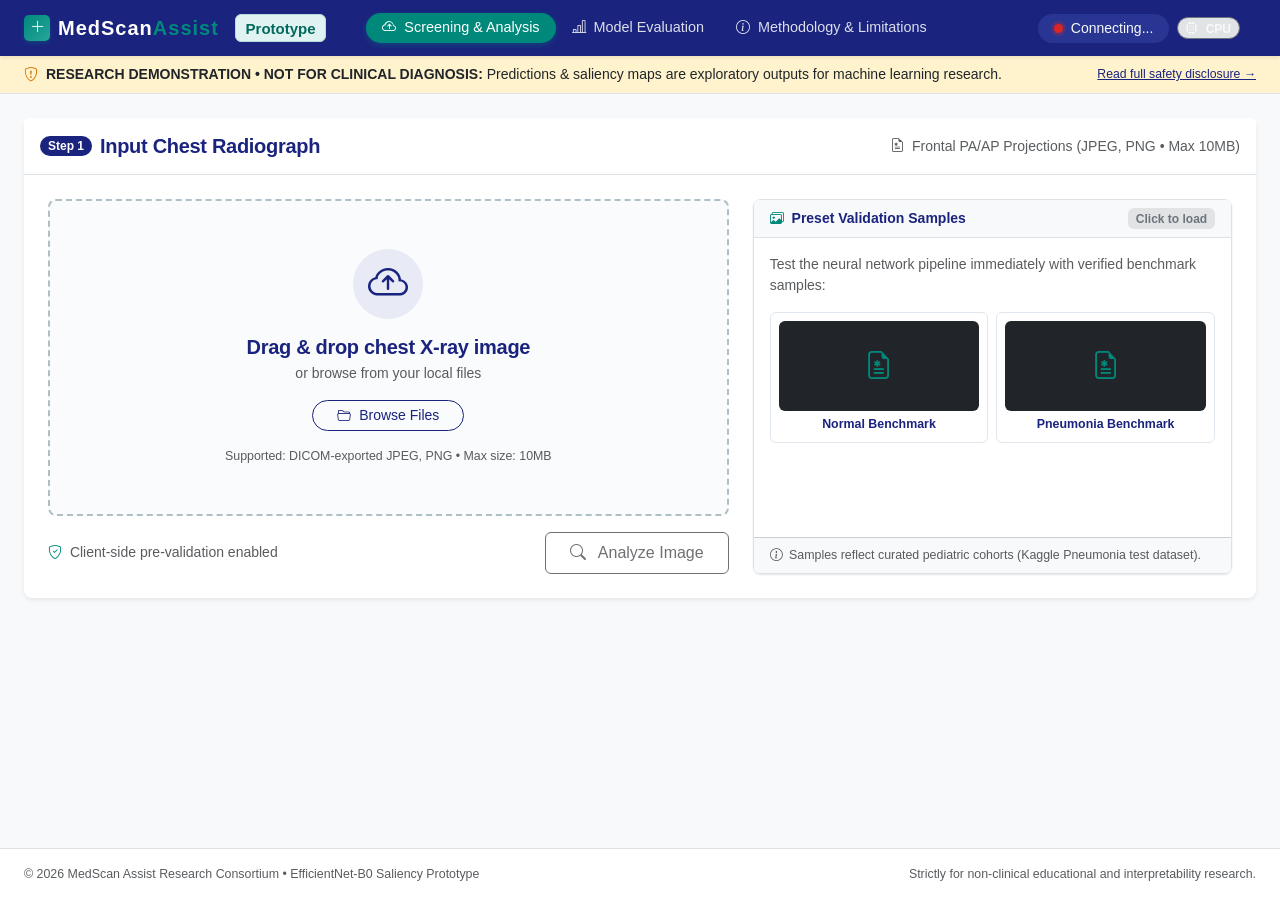
==== templates/dashboard.html @ f7757f15 "Add MedScan Assist application source" ====
<!DOCTYPE html>
<html lang="en">
<head>
    <meta charset="UTF-8">
    <meta name="viewport" content="width=device-width, initial-scale=1.0">
    <title>Dashboard | MedScan Assist</title>
    <!-- Bootstrap 5 CSS -->
    <link href="https://cdn.jsdelivr.net/npm/bootstrap@5.3.2/dist/css/bootstrap.min.css" rel="stylesheet">
    <!-- Bootstrap Icons -->
    <link href="https://cdn.jsdelivr.net/npm/bootstrap-icons@1.11.3/font/bootstrap-icons.min.css" rel="stylesheet">
    <!-- Chart.js CDN -->
    <script src="https://cdn.jsdelivr.net/npm/chart.js@4.4.1/dist/chart.umd.min.js"></script>
    <!-- Custom CSS -->
    <link rel="stylesheet" href="/static/css/style.css">
</head>
<body class="dashboard-body bg-light">
    <!-- Top Navigation Bar -->
    <nav class="navbar navbar-expand-lg navbar-dark bg-navy sticky-top shadow-sm">
        <div class="container-fluid px-lg-4">
            <a class="navbar-brand d-flex align-items-center gap-2" href="/">
                <span class="med-cross-icon sm">
                    <i class="bi bi-plus-lg"></i>
                </span>
                <span class="fw-bold tracking-wide">MedScan<span class="text-teal">Assist</span></span>
                <span class="badge bg-teal-subtle text-teal-dark border border-teal-subtle ms-2 d-none d-sm-inline-block small">Prototype</span>
            </a>

            <!-- Status Badges in Navbar -->
            <div class="d-flex align-items-center gap-2 ms-auto me-3 order-lg-last">
                <div class="status-indicator-pill d-flex align-items-center gap-2 bg-navy-light px-3 py-1 rounded-pill" title="Backend Model Status">
                    <span id="modelStatusDot" class="status-dot status-loading"></span>
                    <span id="modelStatusText" class="small text-light fw-medium">Connecting...</span>
                </div>
                <div id="deviceBadge" class="badge bg-secondary-subtle text-light border border-secondary px-2 py-1 rounded-pill small">
                    <i class="bi bi-cpu me-1"></i> <span id="deviceText">CPU</span>
                </div>
            </div>

            <button class="navbar-toggler" type="button" data-bs-toggle="collapse" data-bs-target="#dashboardNavbar" aria-controls="dashboardNavbar" aria-expanded="false" aria-label="Toggle navigation">
                <span class="navbar-toggler-icon"></span>
            </button>

            <div class="collapse navbar-collapse" id="dashboardNavbar">
                <ul class="nav nav-pills ms-lg-4 my-2 my-lg-0" id="mainTab" role="tablist">
                    <li class="nav-item" role="presentation">
                        <button class="nav-link active px-3 py-1" id="upload-tab" data-bs-toggle="tab" data-bs-target="#upload-pane" type="button" role="tab" aria-controls="upload-pane" aria-selected="true">
                            <i class="bi bi-cloud-arrow-up me-1"></i> Screening & Analysis
                        </button>
                    </li>
                    <li class="nav-item" role="presentation">
                        <button class="nav-link px-3 py-1" id="evaluation-tab" data-bs-toggle="tab" data-bs-target="#evaluation-pane" type="button" role="tab" aria-controls="evaluation-pane" aria-selected="false">
                            <i class="bi bi-bar-chart-line me-1"></i> Model Evaluation
                        </button>
                    </li>
                    <li class="nav-item" role="presentation">
                        <button class="nav-link px-3 py-1" id="about-tab" data-bs-toggle="tab" data-bs-target="#about-pane" type="button" role="tab" aria-controls="about-pane" aria-selected="false">
                            <i class="bi bi-info-circle me-1"></i> Methodology & Limitations
                        </button>
                    </li>
                </ul>
            </div>
        </div>
    </nav>

    <!-- Global Medical Research Notice Banner -->
    <aside class="disclaimer-banner border-bottom py-2 bg-warning-subtle text-dark small" aria-label="Medical Disclaimer">
        <div class="container-fluid px-lg-4 d-flex align-items-center justify-content-between flex-wrap gap-2">
            <div class="d-flex align-items-center gap-2">
                <i class="bi bi-shield-exclamation text-warning-dark flex-shrink-0"></i>
                <span><strong>RESEARCH DEMONSTRATION &bull; NOT FOR CLINICAL DIAGNOSIS:</strong> Predictions & saliency maps are exploratory outputs for machine learning research.</span>
            </div>
            <a href="#about-pane" class="text-decoration-underline text-navy fw-medium small" onclick="document.getElementById('about-tab').click();">Read full safety disclosure &rarr;</a>
        </div>
    </aside>

    <!-- Main Container Content with Tabs -->
    <main class="container-fluid px-lg-4 py-4">
        <!-- Toast Alerts Container -->
        <div class="toast-container position-fixed bottom-0 end-0 p-3" style="z-index: 1080;">
            <div id="liveToast" class="toast align-items-center border-0 shadow-lg" role="alert" aria-live="assertive" aria-atomic="true">
                <div class="d-flex">
                    <div class="toast-body d-flex align-items-center gap-2">
                        <i id="toastIcon" class="bi bi-info-circle fs-5"></i>
                        <span id="toastMessage">Notification message</span>
                    </div>
                    <button type="button" class="btn-close me-2 m-auto" data-bs-dismiss="toast" aria-label="Close"></button>
                </div>
            </div>
        </div>

        <div class="tab-content" id="mainTabContent">
            <!-- ========================================================================= -->
            <!-- TAB 1: SCREENING & ANALYSIS (SECTIONS A & B) -->
            <!-- ========================================================================= -->
            <div class="tab-pane fade show active" id="upload-pane" role="tabpanel" aria-labelledby="upload-tab">
                <!-- Section A: Upload & Image Selection Area -->
                <section class="card shadow-sm border-0 mb-4" id="uploadSection">
                    <div class="card-header bg-white border-bottom py-3 d-flex justify-content-between align-items-center flex-wrap gap-2">
                        <div class="d-flex align-items-center gap-2">
                            <span class="badge bg-navy text-white rounded-pill px-2 py-1">Step 1</span>
                            <h5 class="m-0 fw-bold text-navy">Input Chest Radiograph</h5>
                        </div>
                        <span class="text-muted small">
                            <i class="bi bi-file-earmark-medical me-1"></i> Frontal PA/AP Projections (JPEG, PNG &bull; Max 10MB)
                        </span>
                    </div>

                    <div class="card-body p-4">
                        <div class="row g-4">
                            <!-- Left: Upload Zone / Preview -->
                            <div class="col-lg-7">
                                <!-- Drag & Drop Dropzone -->
                                <div id="dropzone" class="dropzone-box text-center p-4 rounded-3 d-flex flex-column align-items-center justify-content-center">
                                    <input type="file" id="fileInput" class="d-none" accept="image/png, image/jpeg, image/jpg">
                                    
                                    <!-- Idle Dropzone Content -->
                                    <div id="dropzoneIdle" class="py-4">
                                        <div class="upload-icon-circle mx-auto mb-3">
                                            <i class="bi bi-cloud-arrow-up text-navy fs-1"></i>
                                        </div>
                                        <h5 class="fw-bold text-navy mb-1">Drag &amp; drop chest X-ray image</h5>
                                        <p class="text-muted small mb-3">or browse from your local files</p>
                                        <button type="button" class="btn btn-outline-navy btn-sm px-4 rounded-pill" id="browseBtn">
                                            <i class="bi bi-folder2-open me-1"></i> Browse Files
                                        </button>
                                        <div class="mt-3 text-muted x-small">
                                            Supported: DICOM-exported JPEG, PNG &bull; Max size: 10MB
                                        </div>
                                    </div>

                                    <!-- Selected Image Preview State -->
                                    <div id="dropzonePreview" class="d-none w-100">
                                        <div class="preview-wrapper position-relative mx-auto mb-3 text-center">
                                            <img id="previewImage" src="" alt="Selected Radiograph Preview" class="img-fluid rounded-2 shadow-sm preview-thumbnail">
                                        </div>
                                        <div class="preview-metadata bg-white p-3 rounded-2 border text-start mb-3 mx-auto" style="max-width: 480px;">
                                            <div class="d-flex justify-content-between align-items-center mb-1">
                                                <strong class="text-navy text-truncate d-inline-block" id="previewFileName" style="max-width: 320px;">image.jpeg</strong>
                                                <span class="badge bg-light text-dark border" id="previewFileSize">-- KB</span>
                                            </div>
                                            <div class="d-flex justify-content-between text-muted small">
                                                <span>Resolution: <strong id="previewDimensions" class="text-dark">-- &times; --</strong></span>
                                                <span>Format: <strong id="previewFileType" class="text-dark">--</strong></span>
                                            </div>
                                        </div>
                                        <div class="d-flex justify-content-center gap-2">
                                            <button type="button" class="btn btn-sm btn-outline-secondary" id="replaceImageBtn">
                                                <i class="bi bi-arrow-repeat me-1"></i> Replace Image
                                            </button>
                                            <button type="button" class="btn btn-sm btn-outline-danger" id="removeImageBtn">
                                                <i class="bi bi-trash me-1"></i> Clear
                                            </button>
                                        </div>
                                    </div>
                                </div>

                                <!-- Action Buttons & Spinner Overlay -->
                                <div class="mt-3 d-flex flex-wrap align-items-center justify-content-between gap-3">
                                    <div class="small text-muted">
                                        <i class="bi bi-shield-check text-teal me-1"></i> Client-side pre-validation enabled
                                    </div>
                                    <div class="d-flex gap-2">
                                        <button type="button" id="analyzeBtn" class="btn btn-primary-navy px-4 py-2" disabled>
                                            <i class="bi bi-search me-2"></i> Analyze Image
                                        </button>
                                    </div>
                                </div>
                            </div>

                            <!-- Right: Sample Image Selector -->
                            <div class="col-lg-5">
                                <div class="card bg-white border h-100">
                                    <div class="card-header bg-light py-2 px-3 border-bottom d-flex justify-content-between align-items-center">
                                        <span class="fw-semibold text-navy small">
                                            <i class="bi bi-images me-1 text-teal"></i> Preset Validation Samples
                                        </span>
                                        <span class="badge bg-secondary-subtle text-secondary small">Click to load</span>
                                    </div>
                                    <div class="card-body p-3">
                                        <p class="text-muted small mb-3">
                                            Test the neural network pipeline immediately with verified benchmark samples:
                                        </p>
                                        <div id="sampleImagesContainer" class="row g-2">
                                            <!-- Dynamically populated or fallback samples -->
                                            <div class="col-12 text-center text-muted py-3 small">
                                                <div class="spinner-border spinner-border-sm text-teal mb-2" role="status"></div>
                                                <div>Loading sample radiographs...</div>
                                            </div>
                                        </div>
                                    </div>
                                    <div class="card-footer bg-light py-2 text-muted x-small">
                                        <i class="bi bi-info-circle me-1"></i> Samples reflect curated pediatric cohorts (Kaggle Pneumonia test dataset).
                                    </div>
                                </div>
                            </div>
                        </div>
                    </div>

                    <!-- Processing Overlay -->
                    <div id="processingOverlay" class="processing-overlay d-none">
                        <div class="processing-content text-center p-4 bg-white rounded-3 shadow-lg">
                            <div class="spinner-border text-teal mb-3" style="width: 3.5rem; height: 3.5rem;" role="status">
                                <span class="visually-hidden">Analyzing image...</span>
                            </div>
                            <h5 class="fw-bold text-navy mb-1">Evaluating Chest Radiograph</h5>
                            <p class="text-muted small mb-2">Executing EfficientNet inference &amp; generating Grad-CAM activation map...</p>
                            <div class="progress" style="height: 6px;">
                                <div class="progress-bar progress-bar-striped progress-bar-animated bg-teal w-100"></div>
                            </div>
                        </div>
                    </div>
                </section>

                <!-- ========================================================================= -->
                <!-- Section B: Results Area (Hidden until analysis complete) -->
                <!-- ========================================================================= -->
                <section class="card shadow-sm border-0 d-none" id="resultsSection">
                    <div class="card-header bg-white border-bottom py-3 d-flex justify-content-between align-items-center flex-wrap gap-2">
                        <div class="d-flex align-items-center gap-2">
                            <span class="badge bg-teal text-white rounded-pill px-2 py-1">Step 2</span>
                            <h5 class="m-0 fw-bold text-navy">Analysis &amp; Saliency Results</h5>
                        </div>
                        <div class="d-flex align-items-center gap-2">
                            <button type="button" class="btn btn-outline-secondary btn-sm" id="resetAnalysisBtn">
                                <i class="bi bi-plus-circle me-1"></i> Analyze New Image
                            </button>
                            <button type="button" class="btn btn-primary-navy btn-sm" id="downloadReportBtn">
                                <i class="bi bi-file-earmark-arrow-down me-1"></i> Download Report
                            </button>
                        </div>
                    </div>

                    <div class="card-body p-4">
                        <div class="row g-4">
                            <!-- LEFT COLUMN: Prediction & Probability Breakdown -->
                            <div class="col-lg-5">
                                <!-- Prediction Header Card (Neutral Colors, NO green/red bias) -->
                                <div class="card border-0 bg-light p-3 rounded-3 mb-3 shadow-sm">
                                    <div class="d-flex justify-content-between align-items-center mb-2">
                                        <span class="text-muted text-uppercase fw-bold x-small tracking-wider">Model Classification</span>
                                        <span class="badge bg-navy text-white px-2 py-1 small" id="resultTimestamp">Just now</span>
                                    </div>
                                    <div class="d-flex align-items-baseline gap-2 mb-2">
                                        <h2 class="display-6 fw-bold text-navy mb-0" id="predictedClass">--</h2>
                                        <span class="fs-5 text-secondary fw-semibold" id="predictedConfidence">--%</span>
                                    </div>
                                    <div class="progress mb-2" style="height: 10px;">
                                        <div id="confidenceProgressBar" class="progress-bar bg-navy" role="progressbar" style="width: 0%"></div>
                                    </div>
                                    <div class="small text-muted d-flex justify-content-between">
                                        <span>Softmax Confidence Score</span>
                                        <span id="confidenceLabel" class="fw-semibold text-navy">--</span>
                                    </div>
                                </div>

                                <!-- Human Review Warning Alert (Yellow/Amber) -->
                                <div id="humanReviewWarning" class="alert alert-warning border-warning d-none py-2 px-3 mb-3 d-flex align-items-start gap-2" role="alert">
                                    <i class="bi bi-exclamation-triangle-fill text-warning-dark fs-5 flex-shrink-0"></i>
                                    <div class="small text-dark">
                                        <strong>Needs Human Review:</strong> Model confidence falls in the uncertainty threshold (&lt;85%) or quality metrics indicated low dynamic range. Secondary review by a clinician is strongly advised.
                                    </div>
                                </div>

                                <!-- Class Probability Distribution Bars -->
                                <div class="card border bg-white p-3 rounded-3 mb-3">
                                    <h6 class="fw-bold text-navy mb-3 small text-uppercase">Probability Breakdown</h6>
                                    
                                    <!-- Normal Probability -->
                                    <div class="mb-3">
                                        <div class="d-flex justify-content-between small mb-1">
                                            <span class="fw-semibold text-secondary">
                                                <i class="bi bi-circle-fill text-teal me-1 small"></i> Normal (Unremarkable)
                                            </span>
                                            <span class="fw-bold text-dark" id="probNormalVal">--%</span>
                                        </div>
                                        <div class="progress" style="height: 8px;">
                                            <div id="probNormalBar" class="progress-bar bg-teal" role="progressbar" style="width: 0%"></div>
                                        </div>
                                    </div>

                                    <!-- Pneumonia Probability -->
                                    <div>
                                        <div class="d-flex justify-content-between small mb-1">
                                            <span class="fw-semibold text-secondary">
                                                <i class="bi bi-circle-fill text-navy me-1 small"></i> Pneumonia (Infiltrate / Opacity)
                                            </span>
                                            <span class="fw-bold text-dark" id="probPneumoniaVal">--%</span>
                                        </div>
                                        <div class="progress" style="height: 8px;">
                                            <div id="probPneumoniaBar" class="progress-bar bg-navy" role="progressbar" style="width: 0%"></div>
                                        </div>
                                    </div>
                                </div>

                                <!-- Collapsible Quality Checks Summary -->
                                <div class="accordion" id="qualityAccordion">
                                    <div class="accordion-item border rounded-3 overflow-hidden">
                                        <h2 class="accordion-header" id="headingQuality">
                                            <button class="accordion-button collapsed py-2 px-3 bg-light text-navy fw-semibold small" type="button" data-bs-toggle="collapse" data-bs-target="#collapseQuality" aria-expanded="false" aria-controls="collapseQuality">
                                                <i class="bi bi-check2-all text-teal me-2"></i> Radiographic Quality Check Summary
                                            </button>
                                        </h2>
                                        <div id="collapseQuality" class="accordion-collapse collapse" aria-labelledby="headingQuality" data-bs-parent="#qualityAccordion">
                                            <div class="accordion-body p-3 bg-white small" id="qualityChecksList">
                                                <!-- Dynamic quality checks inserted here -->
                                                <div class="d-flex justify-content-between py-1 border-bottom">
                                                    <span class="text-muted">Resolution &amp; Aspect Ratio:</span>
                                                    <span class="fw-semibold text-success"><i class="bi bi-check-circle me-1"></i> Pass</span>
                                                </div>
                                                <div class="d-flex justify-content-between py-1 border-bottom">
                                                    <span class="text-muted">Dynamic Range &amp; Contrast:</span>
                                                    <span class="fw-semibold text-success"><i class="bi bi-check-circle me-1"></i> Adequate</span>
                                                </div>
                                                <div class="d-flex justify-content-between py-1">
                                                    <span class="text-muted">Blur / Sharpness Metric:</span>
                                                    <span class="fw-semibold text-success"><i class="bi bi-check-circle me-1"></i> Sufficient</span>
                                                </div>
                                            </div>
                                        </div>
                                    </div>
                                </div>
                            </div>

                            <!-- RIGHT COLUMN: Visualizations (Original, Grad-CAM, Side-by-Side) -->
                            <div class="col-lg-7">
                                <div class="card border bg-white h-100 d-flex flex-column">
                                    <!-- Image Tabs -->
                                    <div class="card-header bg-light border-bottom p-2">
                                        <ul class="nav nav-pills nav-fill" id="imageTabs" role="tablist">
                                            <li class="nav-item" role="presentation">
                                                <button class="nav-link active py-1 px-3 small" id="tab-sidebyside" data-bs-toggle="pill" data-bs-target="#view-sidebyside" type="button" role="tab">
                                                    <i class="bi bi-columns me-1"></i> Side by Side
                                                </button>
                                            </li>
                                            <li class="nav-item" role="presentation">
                                                <button class="nav-link py-1 px-3 small" id="tab-gradcam" data-bs-toggle="pill" data-bs-target="#view-gradcam" type="button" role="tab">
                                                    <i class="bi bi-fire me-1"></i> Grad-CAM Heatmap
                                                </button>
                                            </li>
                                            <li class="nav-item" role="presentation">
                                                <button class="nav-link py-1 px-3 small" id="tab-original" data-bs-toggle="pill" data-bs-target="#view-original" type="button" role="tab">
                                                    <i class="bi bi-image me-1"></i> Original
                                                </button>
                                            </li>
                                        </ul>
                                    </div>

                                    <!-- Image Views Tab Content -->
                                    <div class="card-body p-3 flex-grow-1 d-flex flex-column justify-content-center">
                                        <div class="tab-content" id="imageTabsContent">
                                            <!-- View 1: Side by Side -->
                                            <div class="tab-pane fade show active" id="view-sidebyside" role="tabpanel">
                                                <div class="row g-2 align-items-center">
                                                    <div class="col-6 text-center">
                                                        <span class="badge bg-secondary mb-1 x-small">Original Radiograph</span>
                                                        <div class="img-container border rounded bg-black">
                                                            <img id="resImgOriginalSide" src="" alt="Original Radiograph" class="img-fluid result-img">
                                                        </div>
                                                    </div>
                                                    <div class="col-6 text-center">
                                                        <span class="badge bg-teal mb-1 x-small">Grad-CAM Overlay</span>
                                                        <div class="img-container border rounded bg-black">
                                                            <img id="resImgGradcamSide" src="" alt="Grad-CAM Saliency Overlay" class="img-fluid result-img">
                                                        </div>
                                                    </div>
                                                </div>
                                            </div>

                                            <!-- View 2: Grad-CAM Only -->
                                            <div class="tab-pane fade text-center" id="view-gradcam" role="tabpanel">
                                                <div class="img-container border rounded bg-black mx-auto" style="max-height: 420px;">
                                                    <img id="resImgGradcamOnly" src="" alt="Grad-CAM Saliency Map" class="img-fluid result-img">
                                                </div>
                                            </div>

                                            <!-- View 3: Original Only -->
                                            <div class="tab-pane fade text-center" id="view-original" role="tabpanel">
                                                <div class="img-container border rounded bg-black mx-auto" style="max-height: 420px;">
                                                    <img id="resImgOriginalOnly" src="" alt="Original Radiograph" class="img-fluid result-img">
                                                </div>
                                            </div>
                                        </div>
                                    </div>

                                    <!-- Grad-CAM Explanatory Disclaimer Footer -->
                                    <div class="card-footer bg-light border-top py-2 px-3">
                                        <div class="d-flex align-items-start gap-2">
                                            <i class="bi bi-info-circle text-teal flex-shrink-0 mt-1"></i>
                                            <div class="x-small text-muted">
                                                <strong>Interpretability Note:</strong> Gradient-weighted Class Activation Mapping (Grad-CAM) highlights image regions that contributed highest feature weight to the final classification layer. Warmer hues (red/yellow) indicate elevated activation intensity. Grad-CAM does not demarcate anatomical lesion margins.
                                            </div>
                                        </div>
                                    </div>
                                </div>
                            </div>
                        </div>

                        <!-- SECTION: Clinical Explanation, Precautions & Emergency Protocols -->
                        <div class="row mt-4" id="clinicalGuidanceSection">
                            <div class="col-12">
                                <div class="card border-0 shadow-sm rounded-3 overflow-hidden" id="guidanceCard">
                                    <div class="card-header py-3 px-4 d-flex justify-content-between align-items-center" id="guidanceCardHeader">
                                        <div class="d-flex align-items-center gap-2">
                                            <i class="bi bi-shield-exclamation fs-4" id="guidanceHeaderIcon"></i>
                                            <h5 class="m-0 fw-bold" id="guidanceHeaderTitle">AI Radiographic Finding &amp; Clinical Guidance</h5>
                                        </div>
                                        <span class="badge rounded-pill px-3 py-1 text-uppercase fw-bold" id="guidanceBadge">Triage Level</span>
                                    </div>
                                    <div class="card-body p-4">
                                        <!-- Finding Summary -->
                                        <div class="alert alert-light border mb-4 p-3 rounded-3" id="guidanceSummaryBox">
                                            <div class="fw-bold mb-1 text-navy"><i class="bi bi-eye me-2 text-teal"></i> Radiological Impression Summary:</div>
                                            <div class="text-secondary small" id="guidanceSummaryText">Analyzing findings...</div>
                                        </div>

                                        <div class="row g-4">
                                            <!-- Column 1: Radiological Visual Findings -->
                                            <div class="col-md-4">
                                                <div class="p-3 bg-light rounded-3 h-100 border">
                                                    <h6 class="fw-bold text-navy mb-3 d-flex align-items-center">
                                                        <i class="bi bi-diagram-3-fill text-primary me-2"></i> Observed Patterns
                                                    </h6>
                                                    <ul class="text-muted small ps-3 mb-0" id="guidanceFindingsList">
                                                        <li>Radiological feature analysis details...</li>
                                                    </ul>
                                                </div>
                                            </div>

                                            <!-- Column 2: Recommended Precautions -->
                                            <div class="col-md-4">
                                                <div class="p-3 bg-light rounded-3 h-100 border">
                                                    <h6 class="fw-bold text-navy mb-3 d-flex align-items-center">
                                                        <i class="bi bi-clipboard2-pulse-fill text-teal me-2"></i> Immediate Precautions
                                                    </h6>
                                                    <ul class="text-muted small ps-3 mb-0" id="guidancePrecautionsList">
                                                        <li>Care and isolation precautions...</li>
                                                    </ul>
                                                </div>
                                            </div>

                                            <!-- Column 3: Emergency Red Flags -->
                                            <div class="col-md-4">
                                                <div class="p-3 rounded-3 h-100 border border-danger-subtle bg-danger-subtle">
                                                    <h6 class="fw-bold text-danger mb-3 d-flex align-items-center">
                                                        <i class="bi bi-exclamation-octagon-fill me-2"></i> Emergency Red Flags
                                                    </h6>
                                                    <ul class="text-danger-emphasis small ps-3 mb-0" id="guidanceRedFlagsList">
                                                        <li>Severe symptoms requiring urgent care...</li>
                                                    </ul>
                                                </div>
                                            </div>
                                        </div>

                                        <!-- Action Banner -->
                                        <div class="mt-4 p-3 rounded-3 border d-flex align-items-center gap-3" id="guidanceActionBanner">
                                            <i class="bi bi-telephone-plus-fill fs-2 text-danger flex-shrink-0"></i>
                                            <div>
                                                <div class="fw-bold text-navy small text-uppercase tracking-wider">Action Protocol:</div>
                                                <div class="small fw-semibold text-danger" id="guidanceActionText">
                                                    Seek qualified medical evaluation for confirmation.
                                                </div>
                                            </div>
                                        </div>
                                    </div>
                                </div>
                            </div>
                        </div>
                    </div>
                </section>
            </div>

            <!-- ========================================================================= -->
            <!-- TAB 2: MODEL EVALUATION (SECTION C) -->
            <!-- ========================================================================= -->
            <div class="tab-pane fade" id="evaluation-pane" role="tabpanel" aria-labelledby="evaluation-tab">
                <div class="card shadow-sm border-0 mb-4">
                    <div class="card-header bg-white border-bottom py-3 d-flex justify-content-between align-items-center flex-wrap gap-2">
                        <div>
                            <h5 class="fw-bold text-navy m-0">Independent Validation Metrics</h5>
                            <span class="text-muted small">Quantitative performance benchmarks on unseen test cohort</span>
                        </div>
                        <button type="button" class="btn btn-sm btn-outline-navy" id="refreshMetricsBtn">
                            <i class="bi bi-arrow-clockwise me-1"></i> Refresh Metrics
                        </button>
                    </div>

                    <div class="card-body p-4">
                        <!-- Alert when metrics not yet computed -->
                        <div id="metricsEmptyNotice" class="d-none alert alert-info border-info text-center py-5">
                            <i class="bi bi-clipboard2-data fs-1 text-teal d-block mb-2"></i>
                            <h5 class="fw-bold text-navy">Evaluation Metrics Not Available</h5>
                            <p class="text-muted small mb-3">
                                Independent test set evaluation has not been logged yet. Run the evaluation script (`python evaluate.py` or training pipeline) to record metrics and generate performance curves.
                            </p>
                            <span class="badge bg-light text-dark border">Endpoint: /api/metrics</span>
                        </div>

                        <!-- Metrics Display Container -->
                        <div id="metricsContent" class="d-none">
                            <!-- 5 Key Metric Cards -->
                            <div class="row g-3 mb-4">
                                <div class="col-6 col-md">
                                    <div class="metric-card card border-0 bg-light p-3 text-center rounded-3 shadow-sm">
                                        <span class="text-muted text-uppercase fw-semibold x-small">Accuracy</span>
                                        <h3 class="fw-bold text-navy my-1" id="metricAccuracy">--</h3>
                                        <span class="text-muted x-small">Overall Test Set</span>
                                    </div>
                                </div>
                                <div class="col-6 col-md">
                                    <div class="metric-card card border-0 bg-light p-3 text-center rounded-3 shadow-sm">
                                        <span class="text-muted text-uppercase fw-semibold x-small">Sensitivity (Recall)</span>
                                        <h3 class="fw-bold text-teal my-1" id="metricSensitivity">--</h3>
                                        <span class="text-muted x-small">Pneumonia Detection</span>
                                    </div>
                                </div>
                                <div class="col-6 col-md">
                                    <div class="metric-card card border-0 bg-light p-3 text-center rounded-3 shadow-sm">
                                        <span class="text-muted text-uppercase fw-semibold x-small">Specificity</span>
                                        <h3 class="fw-bold text-navy my-1" id="metricSpecificity">--</h3>
                                        <span class="text-muted x-small">True Negative Rate</span>
                                    </div>
                                </div>
                                <div class="col-6 col-md">
                                    <div class="metric-card card border-0 bg-light p-3 text-center rounded-3 shadow-sm">
                                        <span class="text-muted text-uppercase fw-semibold x-small">F1-Score</span>
                                        <h3 class="fw-bold text-navy my-1" id="metricF1">--</h3>
                                        <span class="text-muted x-small">Harmonic Mean</span>
                                    </div>
                                </div>
                                <div class="col-6 col-md">
                                    <div class="metric-card card border-0 bg-light p-3 text-center rounded-3 shadow-sm">
                                        <span class="text-muted text-uppercase fw-semibold x-small">ROC AUC</span>
                                        <h3 class="fw-bold text-teal my-1" id="metricAUC">--</h3>
                                        <span class="text-muted x-small">Discriminative Power</span>
                                    </div>
                                </div>
                            </div>

                            <!-- Visual Charts: Confusion Matrix & ROC Curve -->
                            <div class="row g-4 mb-4">
                                <!-- Confusion Matrix Card -->
                                <div class="col-lg-6">
                                    <div class="card border h-100">
                                        <div class="card-header bg-light py-2 px-3 fw-semibold text-navy small d-flex justify-content-between align-items-center">
                                            <span><i class="bi bi-grid-3x3 me-1"></i> Confusion Matrix (Test Set)</span>
                                            <span class="badge bg-white text-secondary border" id="testSetTotalBadge">N = --</span>
                                        </div>
                                        <div class="card-body p-3 d-flex flex-column align-items-center justify-content-center">
                                            <div id="confusionMatrixTableContainer" class="w-100">
                                                <!-- Dynamic Confusion Matrix Table -->
                                                <table class="table table-bordered text-center align-middle mb-0 confusion-table">
                                                    <thead>
                                                        <tr>
                                                            <th colspan="2" rowspan="2" class="bg-light"></th>
                                                            <th colspan="2" class="bg-light text-navy fw-bold small">Predicted Class</th>
                                                        </tr>
                                                        <tr>
                                                            <th class="bg-light text-muted small">Normal</th>
                                                            <th class="bg-light text-muted small">Pneumonia</th>
                                                        </tr>
                                                    </thead>
                                                    <tbody>
                                                        <tr>
                                                            <th rowspan="2" class="bg-light text-navy fw-bold small text-nowrap align-middle" style="writing-mode: vertical-rl; transform: rotate(180deg);">Actual</th>
                                                            <th class="bg-light text-muted small">Normal</th>
                                                            <td id="cmTN" class="cm-cell cm-tn p-3 fw-bold">--</td>
                                                            <td id="cmFP" class="cm-cell cm-fp p-3 fw-bold">--</td>
                                                        </tr>
                                                        <tr>
                                                            <th class="bg-light text-muted small">Pneumonia</th>
                                                            <td id="cmFN" class="cm-cell cm-fn p-3 fw-bold">--</td>
                                                            <td id="cmTP" class="cm-cell cm-tp p-3 fw-bold">--</td>
                                                        </tr>
                                                    </tbody>
                                                </table>
                                            </div>
                                            <div class="text-muted x-small mt-2 text-center">
                                                TN: True Negatives | FP: False Positives | FN: False Negatives | TP: True Positives
                                            </div>
                                        </div>
                                    </div>
                                </div>

                                <!-- ROC Curve / Performance Charts -->
                                <div class="col-lg-6">
                                    <div class="card border h-100">
                                        <div class="card-header bg-light py-2 px-3 fw-semibold text-navy small">
                                            <i class="bi bi-graph-up me-1"></i> Receiver Operating Characteristic (ROC)
                                        </div>
                                        <div class="card-body p-3 text-center d-flex flex-column align-items-center justify-content-center">
                                            <div id="rocChartWrapper" class="w-100" style="max-height: 280px;">
                                                <img id="rocCurveImg" src="/static/evaluation/roc_curve.png" alt="ROC Curve" class="img-fluid rounded border d-none" onerror="this.classList.add('d-none'); document.getElementById('rocCanvasWrapper').classList.remove('d-none');">
                                                <div id="rocCanvasWrapper" class="w-100">
                                                    <canvas id="rocChartCanvas" style="max-height: 260px;"></canvas>
                                                </div>
                                            </div>
                                            <span class="x-small text-muted mt-2">Area Under ROC (AUC) reflects binary discrimination sensitivity vs. 1 - specificity.</span>
                                        </div>
                                    </div>
                                </div>
                            </div>

                            <!-- Additional Training Graphs (if available) -->
                            <div class="row g-4 mb-3">
                                <div class="col-12">
                                    <div class="card border">
                                        <div class="card-header bg-light py-2 px-3 fw-semibold text-navy small">
                                            <i class="bi bi-activity me-1"></i> Training &amp; Validation Loss / Metric Curves
                                        </div>
                                        <div class="card-body p-3 text-center">
                                            <img id="trainingCurvesImg" src="/static/evaluation/training_curves.png" alt="Training Convergence Curves" class="img-fluid rounded border d-none" onerror="this.classList.add('d-none'); document.getElementById('curvesPlaceholder').classList.remove('d-none');">
                                            <div id="curvesPlaceholder" class="p-4 text-muted small bg-light rounded">
                                                <i class="bi bi-image me-1"></i> Training convergence curve artifact available at <code>/static/evaluation/training_curves.png</code> upon pipeline execution.
                                            </div>
                                        </div>
                                    </div>
                                </div>
                            <!-- SECTION: Pneumonia Subtypes & Radiological Atlas (4 Reference Panels) -->
                            <div class="row g-4 mb-3">
                                <div class="col-12">
                                    <div class="card border shadow-sm rounded-3">
                                        <div class="card-header bg-navy text-white py-3 px-4 d-flex justify-content-between align-items-center flex-wrap gap-2">
                                            <div class="d-flex align-items-center gap-2">
                                                <i class="bi bi-journal-medical fs-4 text-teal"></i>
                                                <div>
                                                    <h6 class="m-0 fw-bold text-white">Radiological Reference Atlas: Pneumonia Subtypes &amp; Manifestations</h6>
                                                    <small class="text-white-50">Visual radiomic features across Normal, Bacterial, Viral, and COVID-19 Presentations</small>
                                                </div>
                                            </div>
                                            <span class="badge bg-teal text-white px-3 py-1">Educational Guide</span>
                                        </div>
                                        <div class="card-body p-4 bg-light">
                                            <p class="text-muted small mb-4">
                                                Chest radiography interpretation hinges on recognizing changes in lung opacity, vascular margins, and lobar borders. Below are 4 benchmark reference cases illustrating distinct clinical presentations:
                                            </p>
                                            
                                            <div class="row g-4">
                                                <!-- Panel (a): Normal -->
                                                <div class="col-md-6 col-lg-3">
                                                    <div class="card h-100 border-0 shadow-sm rounded-3 overflow-hidden bg-white">
                                                        <div class="bg-black text-center p-2">
                                                            <img src="/static/images/educational/type_normal.png" alt="Normal Radiograph" class="img-fluid rounded" style="max-height: 220px; object-fit: contain;">
                                                        </div>
                                                        <div class="card-body p-3">
                                                            <span class="badge bg-primary-subtle text-primary fw-bold mb-2">Panel (a) &bull; Normal Chest</span>
                                                            <h6 class="fw-bold text-navy mb-2">Clear Lung Fields</h6>
                                                            <ul class="text-muted x-small ps-3 mb-3">
                                                                <li>Homogeneous bilateral radiolucency (darkness) indicating fully aerated alveoli.</li>
                                                                <li>Sharp, crisp costophrenic and cardiophrenic angles.</li>
                                                                <li>No signs of pleural fluid effusion or consolidation.</li>
                                                            </ul>
                                                            <button type="button" class="btn btn-sm btn-outline-primary w-100 x-small" onclick="loadEducationalSample('/static/images/educational/type_normal.png', 'Panel (a) Normal Baseline')">
                                                                <i class="bi bi-box-arrow-in-up-right me-1"></i> Analyze in Scanner
                                                            </button>
                                                        </div>
                                                    </div>
                                                </div>

                                                <!-- Panel (b): Bacterial Pneumonia -->
                                                <div class="col-md-6 col-lg-3">
                                                    <div class="card h-100 border-0 shadow-sm rounded-3 overflow-hidden bg-white">
                                                        <div class="bg-black text-center p-2">
                                                            <img src="/static/images/educational/type_bacterial.png" alt="Bacterial Pneumonia" class="img-fluid rounded" style="max-height: 220px; object-fit: contain;">
                                                        </div>
                                                        <div class="card-body p-3">
                                                            <span class="badge bg-danger-subtle text-danger fw-bold mb-2">Panel (b) &bull; Bacterial</span>
                                                            <h6 class="fw-bold text-navy mb-2">Lobar Consolidation</h6>
                                                            <ul class="text-muted x-small ps-3 mb-3">
                                                                <li>Dense focal alveolar opacification confined to an anatomical lobe.</li>
                                                                <li>Air bronchograms visible as radiolucent branching tubes against white consolidation.</li>
                                                                <li>Rapid onset with prominent neutrophilic inflammatory exudate.</li>
                                                            </ul>
                                                            <button type="button" class="btn btn-sm btn-outline-danger w-100 x-small" onclick="loadEducationalSample('/static/images/educational/type_bacterial.png', 'Panel (b) Bacterial Pneumonia')">
                                                                <i class="bi bi-box-arrow-in-up-right me-1"></i> Analyze in Scanner
                                                            </button>
                                                        </div>
                                                    </div>
                                                </div>

                                                <!-- Panel (c): Viral Pneumonia -->
                                                <div class="col-md-6 col-lg-3">
                                                    <div class="card h-100 border-0 shadow-sm rounded-3 overflow-hidden bg-white">
                                                        <div class="bg-black text-center p-2">
                                                            <img src="/static/images/educational/type_viral.png" alt="Viral Pneumonia" class="img-fluid rounded" style="max-height: 220px; object-fit: contain;">
                                                        </div>
                                                        <div class="card-body p-3">
                                                            <span class="badge bg-warning-subtle text-warning-emphasis fw-bold mb-2">Panel (c) &bull; Viral</span>
                                                            <h6 class="fw-bold text-navy mb-2">Diffuse Interstitial Haze</h6>
                                                            <ul class="text-muted x-small ps-3 mb-3">
                                                                <li>Bilateral, diffuse interstitial infiltrates radiating from hila.</li>
                                                                <li>Reticular or peribronchial cuffing without dense localized consolidation.</li>
                                                                <li>Common in RSV, Influenza, and Rhinovirus pediatric cases.</li>
                                                            </ul>
                                                            <button type="button" class="btn btn-sm btn-outline-warning w-100 x-small" onclick="loadEducationalSample('/static/images/educational/type_viral.png', 'Panel (c) Viral Pneumonia')">
                                                                <i class="bi bi-box-arrow-in-up-right me-1"></i> Analyze in Scanner
                                                            </button>
                                                        </div>
                                                    </div>
                                                </div>

                                                <!-- Panel (d): COVID-19 Pneumonia -->
                                                <div class="col-md-6 col-lg-3">
                                                    <div class="card h-100 border-0 shadow-sm rounded-3 overflow-hidden bg-white">
                                                        <div class="bg-black text-center p-2">
                                                            <img src="/static/images/educational/type_covid.png" alt="COVID-19 Pneumonia" class="img-fluid rounded" style="max-height: 220px; object-fit: contain;">
                                                        </div>
                                                        <div class="card-body p-3">
                                                            <span class="badge bg-purple-subtle text-purple fw-bold mb-2" style="background-color: #f3e8ff; color: #7e22ce;">Panel (d) &bull; COVID-19</span>
                                                            <h6 class="fw-bold text-navy mb-2">Ground-Glass Opacities</h6>
                                                            <ul class="text-muted x-small ps-3 mb-3">
                                                                <li>Multifocal bilateral peripheral and subpleural ground-glass opacities (GGO).</li>
                                                                <li>Prominent lower lobe and posterior distribution.</li>
                                                                <li>May progress to 'crazy paving' and diffuse consolidation in severe ARDS.</li>
                                                            </ul>
                                                            <button type="button" class="btn btn-sm btn-outline-secondary w-100 x-small" onclick="loadEducationalSample('/static/images/educational/type_covid.png', 'Panel (d) COVID-19 Pneumonia')">
                                                                <i class="bi bi-box-arrow-in-up-right me-1"></i> Analyze in Scanner
                                                            </button>
                                                        </div>
                                                    </div>
                                                </div>
                                            </div>
                                        </div>
                                    </div>
                                </div>
                            </div>
                        </div>
                    </div>
                </div>
            </div>

            <!-- ========================================================================= -->
            <!-- TAB 3: ABOUT, METHODOLOGY & LIMITATIONS (SECTION D) -->
            <!-- ========================================================================= -->
            <div class="tab-pane fade" id="about-pane" role="tabpanel" aria-labelledby="about-tab">
                <div class="card shadow-sm border-0 mb-4">
                    <div class="card-header bg-white border-bottom py-3">
                        <h5 class="fw-bold text-navy m-0">Methodology, Clinical Limitations &amp; Ethical Considerations</h5>
                    </div>

                    <div class="card-body p-4">
                        <div class="row g-4">
                            <div class="col-lg-8">
                                <!-- Research Use Purpose -->
                                <div class="mb-4">
                                    <h6 class="fw-bold text-navy border-start border-4 border-primary ps-2 mb-2">1. Research Purpose &amp; Scope</h6>
                                    <p class="text-muted small">
                                        MedScan Assist is an open engineering prototype created to study the interpretability of convolutional neural network feature maps on medical imaging modalities. The objective is to demonstrate how Grad-CAM saliency heatmaps can provide visual feedback alongside probabilistic predictions, enabling engineers to debug false positives, confounding artifacts, and out-of-distribution shifts.
                                    </p>
                                </div>

                                <!-- Model Architecture -->
                                <div class="mb-4">
                                    <h6 class="fw-bold text-navy border-start border-4 border-teal ps-2 mb-2">2. Deep Learning Architecture</h6>
                                    <p class="text-muted small">
                                        The model utilizes an <strong>EfficientNet-B0</strong> convolutional backbone pre-trained on ImageNet-1k, adapted with transfer learning:
                                    </p>
                                    <ul class="text-muted small">
                                        <li>Adaptive global average pooling with dropout (p=0.2) to prevent overfitting on radiographic patterns.</li>
                                        <li>Binary classification head generating normalized logit probabilities via Sigmoid / Softmax.</li>
                                        <li>Standardized preprocessing: image normalization using ImageNet channel statistics, resizing to 224&times;224, and adaptive contrast enhancement.</li>
                                    </ul>
                                </div>

                                <!-- Training Dataset Source -->
                                <div class="mb-4">
                                    <h6 class="fw-bold text-navy border-start border-4 border-primary ps-2 mb-2">3. Dataset Provenance</h6>
                                    <p class="text-muted small">
                                        Trained using the benchmark Kaggle Chest X-Ray Images (Pneumonia) dataset, originally collected from pediatric patients aged one to five years old at Guangzhou Women and Children's Medical Center.
                                    </p>
                                </div>

                                <!-- Critical Model Limitations -->
                                <div class="mb-4">
                                    <h6 class="fw-bold text-warning-dark border-start border-4 border-warning ps-2 mb-2">4. Known Clinical &amp; Technical Limitations</h6>
                                    <div class="alert alert-warning border-warning bg-warning-subtle small mb-3">
                                        <strong>Domain Shift &amp; Demographic Bias:</strong> Because training data consists of pediatric cohorts from a single geographic institution, the model may exhibit substantial distribution shift when evaluated on adult patients, geriatric populations, or scans from differing digital radiography equipment.
                                    </div>
                                    <ul class="text-muted small">
                                        <li><strong>Lateral Views Unsupported:</strong> Model expects strictly Anteroposterior (AP) or Posteroanterior (PA) frontal projections.</li>
                                        <li><strong>Comorbidity Confounders:</strong> The system cannot differentiate between viral vs. bacterial etiologies reliably, nor does it distinguish pneumonia from pulmonary edema, atelectasis, pleural effusion, or pneumothorax without multi-label supervision.</li>
                                        <li><strong>Grad-CAM Granularity:</strong> Saliency maps highlight coarse activation regions, not micro-pathological margins. High activation does not confirm lesion pathology.</li>
                                    </ul>
                                </div>

                                <!-- Data Privacy & Ethics -->
                                <div class="mb-4">
                                    <h6 class="fw-bold text-navy border-start border-4 border-teal ps-2 mb-2">5. Data Privacy &amp; Anonymization</h6>
                                    <p class="text-muted small">
                                        All image uploads are processed ephemerally for the duration of inference. The research demo does not persist Protected Health Information (PHI) or personal patient identifiers. Users are strictly instructed to submit only de-identified, anonymized research data.
                                    </p>
                                </div>
                            </div>

                            <!-- Right Column: Institutional Disclaimer Card -->
                            <div class="col-lg-4">
                                <div class="card bg-light border p-3 rounded-3 shadow-sm mb-3">
                                    <h6 class="fw-bold text-navy mb-2"><i class="bi bi-heart-pulse text-danger me-1"></i> Medical Supervision Notice</h6>
                                    <p class="text-muted x-small mb-3">
                                        Under no circumstances should the outputs of this tool be used for self-diagnosis, clinical prescription, patient triage, or direct care management.
                                    </p>
                                    <div class="p-2 bg-white rounded border text-muted x-small">
                                        "Artificial intelligence algorithms in radiology are supportive decision-aid benchmarks and must always remain subservient to certified human medical oversight."
                                    </div>
                                </div>

                                <div class="card bg-white border p-3 rounded-3 shadow-sm">
                                    <h6 class="fw-bold text-navy mb-2"><i class="bi bi-shield-lock text-teal me-1"></i> Regulatory Status</h6>
                                    <ul class="list-unstyled text-muted x-small mb-0">
                                        <li class="mb-2"><i class="bi bi-x-circle text-danger me-1"></i> <strong>FDA 510(k):</strong> Not Approved</li>
                                        <li class="mb-2"><i class="bi bi-x-circle text-danger me-1"></i> <strong>CE Mark / MDR:</strong> Not Certified</li>
                                        <li><i class="bi bi-check-circle text-teal me-1"></i> <strong>Research Protocol:</strong> Educational ML Only</li>
                                    </ul>
                                </div>
                            </div>
                        </div>
                    </div>
                </div>
            </div>
        </div>
    </main>

    <!-- Footer -->
    <footer class="footer bg-white text-muted py-3 border-top mt-auto">
        <div class="container-fluid px-lg-4 d-flex justify-content-between align-items-center flex-wrap gap-2">
            <span class="x-small">&copy; 2026 MedScan Assist Research Consortium &bull; EfficientNet-B0 Saliency Prototype</span>
            <span class="x-small">Strictly for non-clinical educational and interpretability research.</span>
        </div>
    </footer>

    <!-- Bootstrap 5 JS Bundle -->
    <script src="https://cdn.jsdelivr.net/npm/bootstrap@5.3.2/dist/js/bootstrap.bundle.min.js"></script>
    <!-- Frontend Application JavaScript -->
    <script src="/static/js/app.js"></script>
</body>
</html>
---- static/css/style.css ----
/**
 * MedScan Assist - Professional Medical AI Research Prototype
 * Color Scheme & Custom Theme Stylesheet
 */

:root {
    --primary-navy: #1a237e;
    --primary-navy-dark: #101655;
    --primary-navy-light: #283593;
    --primary-blue: #1565c0;
    --secondary-teal: #00897b;
    --secondary-teal-dark: #00695c;
    --secondary-teal-light: #26a69a;
    --secondary-teal-subtle: #e0f2f1;
    --accent-blue: #0288d1;
    --bg-page: #f8f9fb;
    --bg-card: #ffffff;
    --text-main: #212529;
    --text-muted: #616161;
    --border-color: #e0e6ed;
    --warning-amber: #d97706;
    --warning-bg: #fffbeb;
    --warning-border: #fcd34d;
    --danger-red: #dc2626;
    --success-green: #10b981;
    --card-radius: 8px;
    --shadow-subtle: 0 1px 3px rgba(0, 0, 0, 0.05), 0 1px 2px rgba(0, 0, 0, 0.06);
    --shadow-card: 0 4px 6px -1px rgba(0, 0, 0, 0.07), 0 2px 4px -1px rgba(0, 0, 0, 0.04);
    --shadow-hover: 0 10px 15px -3px rgba(0, 0, 0, 0.08), 0 4px 6px -2px rgba(0, 0, 0, 0.04);
}

/* Base & Typography */
body {
    font-family: -apple-system, BlinkMacSystemFont, "Segoe UI", Roboto, "Helvetica Neue", Arial, sans-serif;
    color: var(--text-main);
    background-color: var(--bg-page);
    min-height: 100vh;
    display: flex;
    flex-direction: column;
    -webkit-font-smoothing: antialiased;
}

h1, h2, h3, h4, h5, h6 {
    font-weight: 600;
    letter-spacing: -0.015em;
}

.text-navy {
    color: var(--primary-navy) !important;
}

.text-teal {
    color: var(--secondary-teal) !important;
}

.text-teal-dark {
    color: var(--secondary-teal-dark) !important;
}

.text-warning-dark {
    color: var(--warning-amber) !important;
}

.bg-navy {
    background-color: var(--primary-navy) !important;
}

.bg-navy-light {
    background-color: var(--primary-navy-light) !important;
}

.bg-navy-subtle {
    background-color: #e8eaf6 !important;
}

.bg-teal {
    background-color: var(--secondary-teal) !important;
}

.bg-teal-subtle {
    background-color: var(--secondary-teal-subtle) !important;
}

.border-teal-subtle {
    border-color: #b2dfdb !important;
}

.x-small {
    font-size: 0.775rem;
}

.tracking-wide {
    letter-spacing: 0.05em;
}

.tracking-wider {
    letter-spacing: 0.08em;
}

/* Medical Cross Icon */
.med-cross-icon {
    display: inline-flex;
    align-items: center;
    justify-content: center;
    width: 32px;
    height: 32px;
    background: linear-gradient(135deg, #00897b, #26a69a);
    color: #ffffff;
    border-radius: 6px;
    font-weight: bold;
    font-size: 1.1rem;
    box-shadow: 0 2px 4px rgba(0, 137, 123, 0.3);
}

.med-cross-icon.sm {
    width: 26px;
    height: 26px;
    font-size: 0.95rem;
    border-radius: 5px;
}

/* Button Theming */
.btn-primary-navy {
    background-color: var(--primary-navy);
    border-color: var(--primary-navy);
    color: #ffffff;
    font-weight: 500;
    border-radius: 6px;
    transition: all 0.2s ease-in-out;
}

.btn-primary-navy:hover, .btn-primary-navy:focus {
    background-color: var(--primary-navy-dark);
    border-color: var(--primary-navy-dark);
    color: #ffffff;
    box-shadow: 0 4px 10px rgba(26, 35, 126, 0.25);
}

.btn-outline-navy {
    color: var(--primary-navy);
    border-color: var(--primary-navy);
    font-weight: 500;
    border-radius: 6px;
    transition: all 0.2s ease-in-out;
}

.btn-outline-navy:hover {
    background-color: var(--primary-navy);
    color: #ffffff;
}

.btn-teal {
    background-color: var(--secondary-teal);
    border-color: var(--secondary-teal);
    color: #ffffff;
    font-weight: 500;
    border-radius: 6px;
    transition: all 0.2s ease-in-out;
}

.btn-teal:hover, .btn-teal:focus {
    background-color: var(--secondary-teal-dark);
    border-color: var(--secondary-teal-dark);
    color: #ffffff;
    box-shadow: 0 4px 10px rgba(0, 137, 123, 0.25);
}

/* Status Indicator Dot */
.status-dot {
    width: 9px;
    height: 9px;
    border-radius: 50%;
    display: inline-block;
    transition: background-color 0.3s ease;
}

.status-dot.status-online {
    background-color: var(--success-green);
    box-shadow: 0 0 0 3px rgba(16, 185, 129, 0.25);
    animation: pulse-green 2s infinite;
}

.status-dot.status-offline {
    background-color: var(--danger-red);
    box-shadow: 0 0 0 3px rgba(220, 38, 38, 0.25);
}

.status-dot.status-loading {
    background-color: var(--warning-amber);
    animation: pulse-amber 1.5s infinite;
}

@keyframes pulse-green {
    0% { box-shadow: 0 0 0 0 rgba(16, 185, 129, 0.5); }
    70% { box-shadow: 0 0 0 6px rgba(16, 185, 129, 0); }
    100% { box-shadow: 0 0 0 0 rgba(16, 185, 129, 0); }
}

@keyframes pulse-amber {
    0% { box-shadow: 0 0 0 0 rgba(217, 119, 6, 0.5); }
    70% { box-shadow: 0 0 0 6px rgba(217, 119, 6, 0); }
    100% { box-shadow: 0 0 0 0 rgba(217, 119, 6, 0); }
}

/* Disclaimer Callout Box */
.disclaimer-banner {
    background-color: #fff9db;
    border-color: #ffe066;
    color: #495057;
}

.callout-card {
    border-left: 5px solid var(--warning-amber);
    box-shadow: var(--shadow-subtle);
}

/* Card Styling */
.card {
    border-radius: var(--card-radius);
    border-color: var(--border-color);
    box-shadow: var(--shadow-subtle);
    transition: box-shadow 0.2s ease;
}

.feature-card {
    transition: transform 0.2s ease, box-shadow 0.2s ease;
}

.feature-card:hover {
    transform: translateY(-3px);
    box-shadow: var(--shadow-hover);
}

.feature-icon-wrapper {
    width: 52px;
    height: 52px;
    border-radius: 12px;
    display: inline-flex;
    align-items: center;
    justify-content: center;
}

/* Step list */
.step-num {
    display: inline-flex;
    align-items: center;
    justify-content: center;
    width: 28px;
    height: 28px;
    border-radius: 50%;
    background-color: var(--primary-navy);
    color: #ffffff;
    font-weight: bold;
    font-size: 0.85rem;
    flex-shrink: 0;
}

/* Upload Dropzone */
.dropzone-box {
    border: 2px dashed #b0bec5;
    background-color: #fafbfc;
    min-height: 240px;
    cursor: pointer;
    transition: all 0.25s ease-in-out;
}

.dropzone-box:hover {
    border-color: var(--primary-navy-light);
    background-color: #f0f4f8;
}

.dropzone-box.dragover {
    border-color: var(--secondary-teal);
    background-color: #e0f2f1;
    transform: scale(1.008);
}

.upload-icon-circle {
    width: 70px;
    height: 70px;
    background: #e8eaf6;
    border-radius: 50%;
    display: flex;
    align-items: center;
    justify-content: center;
    transition: transform 0.2s ease;
}

.dropzone-box:hover .upload-icon-circle {
    transform: scale(1.08);
}

.preview-thumbnail {
    max-height: 220px;
    object-fit: contain;
    background-color: #000000;
}

/* Sample Images Gallery */
.sample-img-card {
    cursor: pointer;
    border: 1px solid var(--border-color);
    border-radius: 6px;
    overflow: hidden;
    transition: all 0.2s ease;
    background: #ffffff;
}

.sample-img-card:hover {
    border-color: var(--secondary-teal);
    transform: translateY(-2px);
    box-shadow: 0 4px 8px rgba(0, 137, 123, 0.15);
}

.sample-img-card.active {
    border: 2px solid var(--secondary-teal);
    box-shadow: 0 0 0 2px rgba(0, 137, 123, 0.3);
}

.sample-img-thumb {
    height: 90px;
    width: 100%;
    object-fit: cover;
    background: #111;
}

/* Result Images Containers */
.img-container {
    overflow: hidden;
    position: relative;
    display: flex;
    align-items: center;
    justify-content: center;
    min-height: 260px;
}

.result-img {
    max-height: 380px;
    width: auto;
    max-width: 100%;
    object-fit: contain;
}

/* Nav Pills Styling */
.nav-pills .nav-link {
    color: rgba(255, 255, 255, 0.85);
    border-radius: 20px;
    font-size: 0.9rem;
    font-weight: 500;
    transition: all 0.2s ease;
}

.nav-pills .nav-link:hover {
    color: #ffffff;
    background-color: rgba(255, 255, 255, 0.12);
}

.nav-pills .nav-link.active {
    background-color: var(--secondary-teal);
    color: #ffffff;
    box-shadow: 0 2px 6px rgba(0, 137, 123, 0.35);
}

/* Tabs inside results card */
#imageTabs .nav-link {
    color: var(--text-muted);
    font-weight: 500;
    border-radius: 6px;
}

#imageTabs .nav-link.active {
    background-color: var(--primary-navy);
    color: #ffffff;
}

/* Processing Spinner Overlay */
.processing-overlay {
    position: absolute;
    top: 0;
    left: 0;
    right: 0;
    bottom: 0;
    background: rgba(255, 255, 255, 0.92);
    z-index: 50;
    display: flex;
    align-items: center;
    justify-content: center;
    backdrop-filter: blur(2px);
    border-radius: var(--card-radius);
}

.processing-content {
    max-width: 380px;
    width: 90%;
    border: 1px solid var(--border-color);
}

/* Confusion Matrix Table */
.confusion-table {
    border-collapse: separate;
    border-spacing: 0;
    border-radius: 6px;
    overflow: hidden;
}

.confusion-table th, .confusion-table td {
    border-color: #dee2e6;
}

.cm-cell {
    font-size: 1.15rem;
    transition: background-color 0.2s ease;
}

.cm-tn {
    background-color: #e8f5e9;
    color: #1b5e20;
}

.cm-fp {
    background-color: #fff3e0;
    color: #e65100;
}

.cm-fn {
    background-color: #fbe9e7;
    color: #bf360c;
}

.cm-tp {
    background-color: #e0f2f1;
    color: #004d40;
}

/* Responsive Breakpoints */
@media (max-width: 768px) {
    .preview-thumbnail {
        max-height: 180px;
    }
    .result-img {
        max-height: 240px;
    }
    .img-container {
        min-height: 200px;
    }
    .hero-section h1 {
        font-size: 2.2rem;
    }
}

/* Print Stylesheet for Reports */
@media print {
    nav, footer, .btn, #uploadSection, .disclaimer-banner, .toast-container, #sampleImagesContainer {
        display: none !important;
    }

    body {
        background: #ffffff !important;
        color: #000000 !important;
    }

    .card {
        box-shadow: none !important;
        border: 1px solid #cccccc !important;
        break-inside: avoid;
    }

    #resultsSection {
        display: block !important;
        width: 100% !important;
    }

    .result-img {
        max-height: 300px;
    }
}
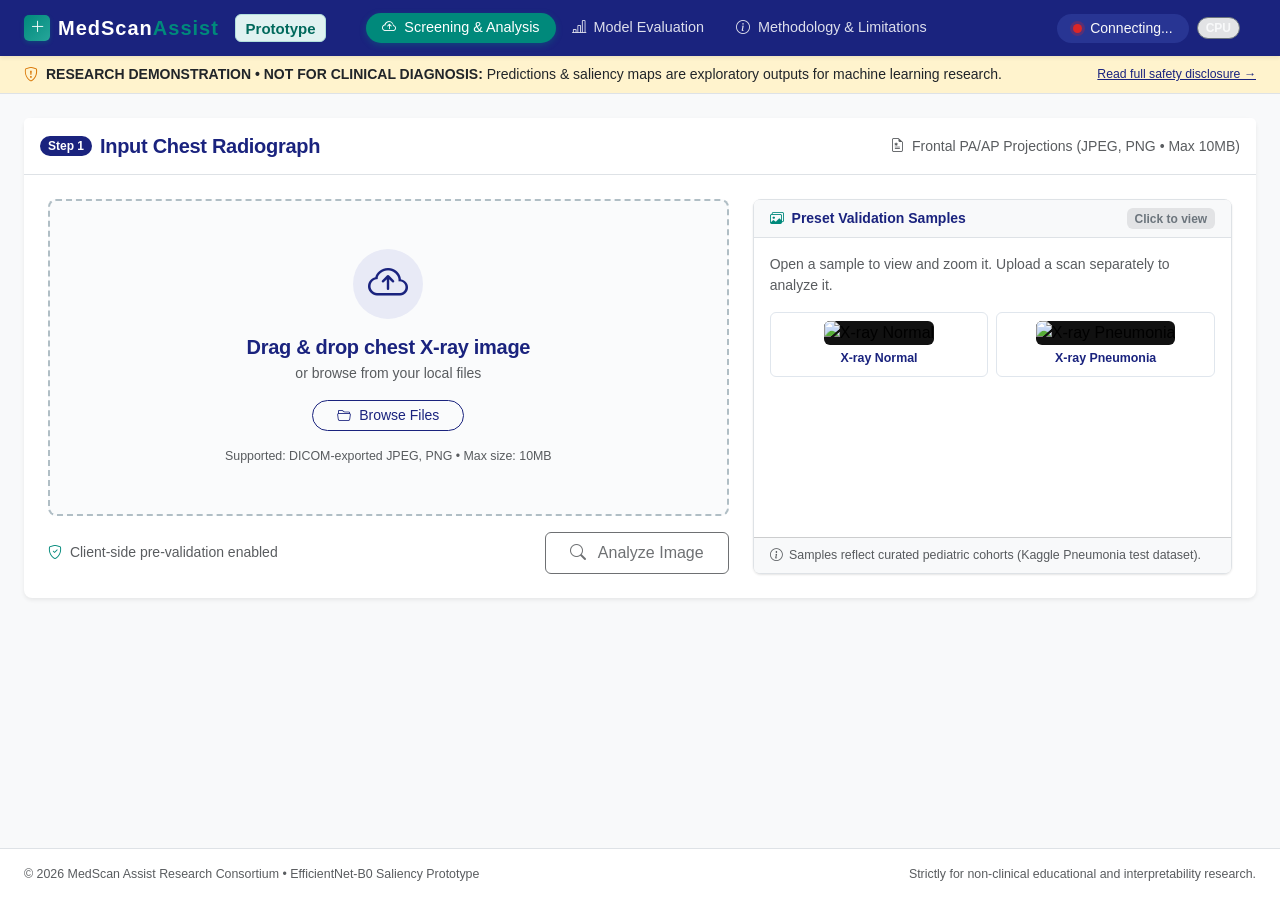
==== commit c8040360: "Add sample image zoom viewer and remove CPU icon" ====
--- a/templates/dashboard.html
+++ b/templates/dashboard.html
@@ -32,7 +32,7 @@
                     <span id="modelStatusText" class="small text-light fw-medium">Connecting...</span>
                 </div>
                 <div id="deviceBadge" class="badge bg-secondary-subtle text-light border border-secondary px-2 py-1 rounded-pill small">
-                    <i class="bi bi-cpu me-1"></i> <span id="deviceText">CPU</span>
+                    <span id="deviceText">CPU</span>
                 </div>
             </div>
 
@@ -174,11 +174,11 @@
                                         <span class="fw-semibold text-navy small">
                                             <i class="bi bi-images me-1 text-teal"></i> Preset Validation Samples
                                         </span>
-                                        <span class="badge bg-secondary-subtle text-secondary small">Click to load</span>
+                                        <span class="badge bg-secondary-subtle text-secondary small">Click to view</span>
                                     </div>
                                     <div class="card-body p-3">
                                         <p class="text-muted small mb-3">
-                                            Test the neural network pipeline immediately with verified benchmark samples:
+                                            Open a sample to view and zoom it. Upload a scan separately to analyze it.
                                         </p>
                                         <div id="sampleImagesContainer" class="row g-2">
                                             <!-- Dynamically populated or fallback samples -->
@@ -827,9 +827,29 @@
         </div>
     </footer>
 
+    <div class="modal fade" id="sampleImageModal" tabindex="-1" aria-labelledby="sampleImageModalLabel" aria-hidden="true">
+        <div class="modal-dialog modal-dialog-centered modal-xl">
+            <div class="modal-content">
+                <div class="modal-header">
+                    <h5 class="modal-title" id="sampleImageModalLabel">Chest X-ray sample</h5>
+                    <div class="d-flex gap-2 ms-auto me-3" aria-label="Image zoom controls">
+                        <button type="button" class="btn btn-sm btn-outline-secondary" id="sampleZoomOut" aria-label="Zoom out">−</button>
+                        <button type="button" class="btn btn-sm btn-outline-secondary" id="sampleZoomReset">Reset</button>
+                        <button type="button" class="btn btn-sm btn-outline-secondary" id="sampleZoomIn" aria-label="Zoom in">+</button>
+                    </div>
+                    <button type="button" class="btn-close" data-bs-dismiss="modal" aria-label="Close"></button>
+                </div>
+                <div class="modal-body sample-image-viewer">
+                    <img id="sampleImageModalImg" alt="" src="" />
+                </div>
+            </div>
+        </div>
+    </div>
+
     <!-- Bootstrap 5 JS Bundle -->
     <script src="https://cdn.jsdelivr.net/npm/bootstrap@5.3.2/dist/js/bootstrap.bundle.min.js"></script>
     <!-- Frontend Application JavaScript -->
     <script src="/static/js/app.js"></script>
 </body>
 </html>
+
--- a/static/css/style.css
+++ b/static/css/style.css
@@ -299,6 +299,7 @@
 /* Sample Images Gallery */
 .sample-img-card {
     cursor: pointer;
+    font: inherit;
     border: 1px solid var(--border-color);
     border-radius: 6px;
     overflow: hidden;
@@ -317,10 +318,26 @@
     box-shadow: 0 0 0 2px rgba(0, 137, 123, 0.3);
 }
 
+.sample-image-viewer {
+    max-height: 82vh;
+    overflow: auto;
+    text-align: center;
+    background: #0f172a;
+}
+
+.sample-image-viewer img {
+    display: inline-block;
+    max-width: 100%;
+    max-height: 74vh;
+    object-fit: contain;
+    transform-origin: center;
+    transition: transform 0.15s ease;
+}
+
 .sample-img-thumb {
-    height: 90px;
+    height: 160px;
     width: 100%;
-    object-fit: cover;
+    object-fit: contain;
     background: #111;
 }
 
@@ -474,3 +491,4 @@
         max-height: 300px;
     }
 }
+
